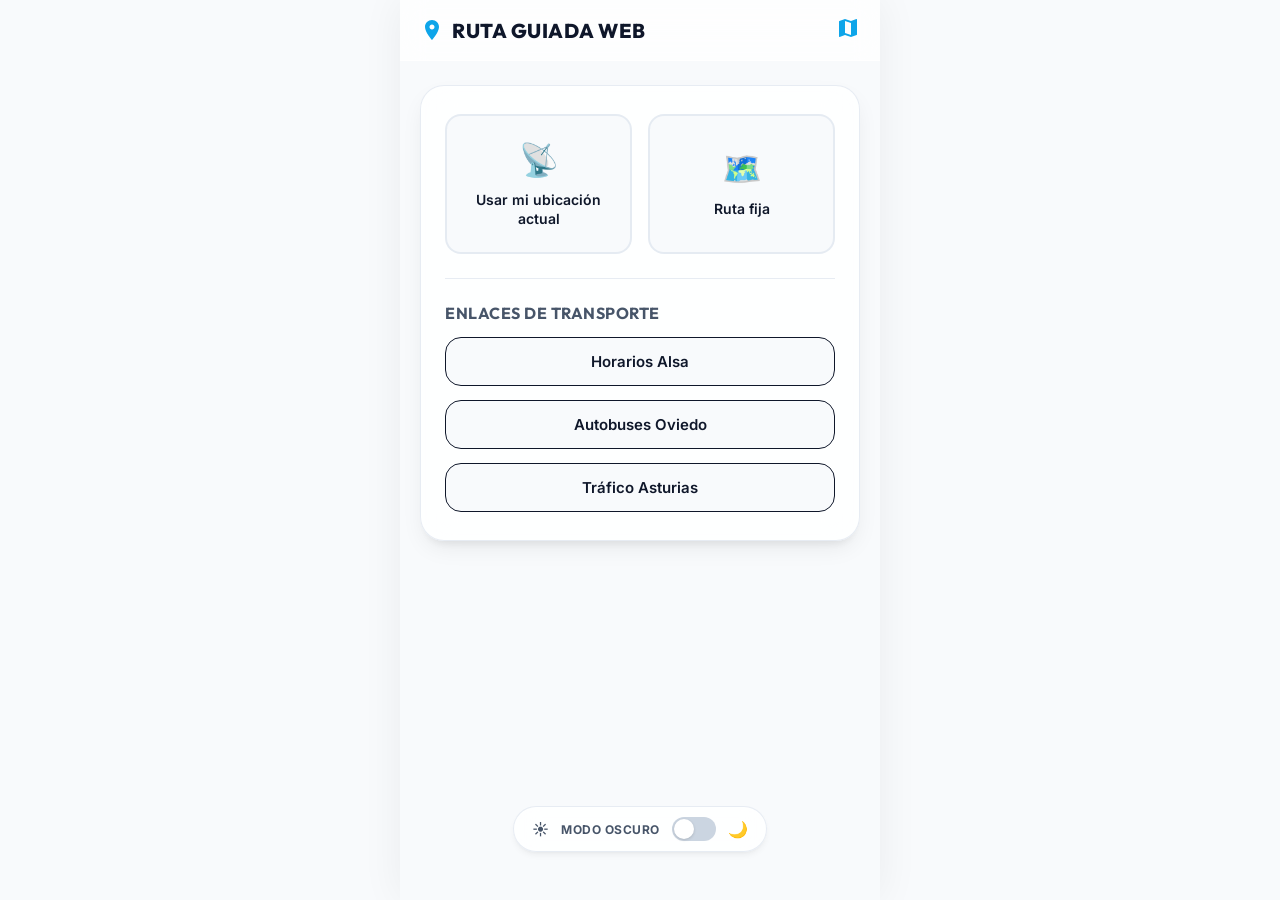
==== index.html @ 9c3cfed2 "first commit" ====
<!DOCTYPE html>
<html lang="es">
<head>
  <meta charset="UTF-8">
  <meta name="viewport" content="width=device-width, initial-scale=1.0">
  <title>Ruta Guided Web - Dashboard</title>
  <!-- Global Stylesheet -->
  <link rel="stylesheet" href="css/styles.css">
</head>
<body>

  <!-- Blurred street background for premium feel -->
  <div class="bg-blur-overlay"></div>

  <div class="app-container">
    <!-- Header -->
    <header class="app-header">
      <h1 class="app-title" id="appHeaderTitle">
        <svg class="header-icon" viewBox="0 0 24 24" xmlns="http://www.w3.org/2000/svg">
          <path d="M12 2C8.13 2 5 5.13 5 9c0 5.25 7 13 7 13s7-7.75 7-13c0-3.87-3.13-7-7-7zm0 9.5c-1.38 0-2.5-1.12-2.5-2.5s1.12-2.5 2.5-2.5 2.5 1.12 2.5 2.5-1.12 2.5-2.5 2.5z"/>
        </svg>
        Ruta Guiada Web
      </h1>
      <!-- Map icon representing view route directly -->
      <a href="mapa.html?route=fixed" style="text-decoration: none;" id="btnHeaderMap" title="Ver mapa">
        <svg class="header-icon" viewBox="0 0 24 24" xmlns="http://www.w3.org/2000/svg">
          <path d="M20.5 3l-.16.03L15 5.1 9 3 3.36 4.9c-.21.07-.36.25-.36.48V20.5c0 .28.22.5.5.5l.16-.03L9 18.9l6 2.1 5.64-1.9c.21-.07.36-.25.36-.48V3.5c0-.28-.22-.5-.5-.5zM15 19l-6-2.11V5l6 2.11V19z"/>
        </svg>
      </a>
    </header>

    <!-- Main Content -->
    <main class="dashboard-content">
      <div class="card-main">
        <!-- Main Actions grid -->
        <div class="route-grid">
          <!-- Button 1: GPS -->
          <div class="btn-card" id="btnUseGPS" role="button" tabindex="0">
            <span class="btn-card-icon">📡</span>
            <span class="btn-card-text">Usar mi ubicación actual</span>
          </div>

          <!-- Button 2: Fixed Route -->
          <a href="mapa.html?route=fixed" class="btn-card" id="btnFixedRoute">
            <span class="btn-card-icon">🗺️</span>
            <span class="btn-card-text">Ruta fija</span>
          </a>
        </div>

        <div class="divider"></div>

        <!-- Utility Links -->
        <section class="links-section">
          <h2 class="links-title">Enlaces de transporte</h2>
          <a href="#" target="_blank" class="btn-link-action" id="linkAlsa">Horarios Alsa</a>
          <a href="#" target="_blank" class="btn-link-action" id="linkTua">Autobuses Oviedo</a>
          <a href="#" target="_blank" class="btn-link-action" id="linkTrafico">Tráfico Asturias</a>
        </section>
      </div>

      <!-- Theme Switcher (Preserved at bottom right/center) -->
      <div class="theme-toggle-container">
        <div class="theme-switch-label" id="themeToggler" role="button" tabindex="0">
          <span class="theme-icon">☀️</span>
          <span>Modo Oscuro</span>
          <div class="switch-inner">
            <div class="switch-circle"></div>
          </div>
          <span class="theme-icon">🌙</span>
        </div>
      </div>
    </main>

    <!-- Elegant GPS Error Modal -->
    <div class="elegant-modal-overlay" id="gpsErrorModal">
      <div class="elegant-modal">
        <div class="modal-icon">⚠️</div>
        <h3 class="modal-title">GPS no disponible</h3>
        <p class="modal-desc">
          No hemos podido acceder a tu ubicación actual. Para continuar, por favor activa los permisos de ubicación o utiliza la <strong>Ruta fija</strong> preestablecida.
        </p>
        <button class="modal-btn-close" id="btnCloseModal">Entendido</button>
      </div>
    </div>
  </div>

  <!-- Javascript Scripts -->
  <script src="js/config.js"></script>
  <script src="js/main.js"></script>
</body>
</html>
---- css/styles.css ----
/* Import premium Google Fonts */
@import url('https://fonts.googleapis.com/css2?family=Inter:wght@300;400;500;600;700&family=Outfit:wght@400;500;600;700;800&display=swap');

/* Color Variables and Theme tokens */
:root {
  --bg-primary: #f8fafc;
  --bg-secondary: #f1f5f9;
  --card-bg: rgba(255, 255, 255, 0.85);
  --text-primary: #0f172a;
  --text-secondary: #475569;
  --accent-color: #0ea5e9;
  --accent-hover: #0284c7;
  --accent-soft: rgba(14, 165, 233, 0.12);
  --border-color: rgba(226, 232, 240, 0.8);
  --shadow-sm: 0 4px 6px -1px rgba(0, 0, 0, 0.05), 0 2px 4px -2px rgba(0, 0, 0, 0.05);
  --shadow-md: 0 10px 25px -5px rgba(0, 0, 0, 0.08), 0 8px 10px -6px rgba(0, 0, 0, 0.08);
  --glass-bg: rgba(255, 255, 255, 0.75);
  --glass-border: rgba(255, 255, 255, 0.6);
  --font-title: 'Outfit', -apple-system, BlinkMacSystemFont, "Segoe UI", Roboto, sans-serif;
  --font-body: 'Inter', -apple-system, BlinkMacSystemFont, "Segoe UI", Roboto, sans-serif;
  --radius-sm: 8px;
  --radius-md: 16px;
  --radius-lg: 24px;
}

body.dark-mode {
  --bg-primary: #090d16;
  --bg-secondary: #0f172a;
  --card-bg: rgba(15, 23, 42, 0.8);
  --text-primary: #f8fafc;
  --text-secondary: #94a3b8;
  --accent-color: #38bdf8;
  --accent-hover: #7dd3fc;
  --accent-soft: rgba(56, 189, 248, 0.15);
  --border-color: rgba(30, 41, 59, 0.8);
  --shadow-sm: 0 4px 6px -1px rgba(0, 0, 0, 0.2), 0 2px 4px -2px rgba(0, 0, 0, 0.2);
  --shadow-md: 0 12px 30px -5px rgba(0, 0, 0, 0.4), 0 8px 10px -6px rgba(0, 0, 0, 0.3);
  --glass-bg: rgba(15, 23, 42, 0.7);
  --glass-border: rgba(255, 255, 255, 0.08);
}

/* Global Reset */
* {
  box-sizing: border-box;
  margin: 0;
  padding: 0;
  -webkit-tap-highlight-color: transparent;
}

body {
  font-family: var(--font-body);
  background-color: var(--bg-primary);
  color: var(--text-primary);
  min-height: 100vh;
  transition: background-color 0.4s ease, color 0.4s ease;
  overflow-x: hidden;
}

/* Simulate mobile view on larger screens */
.app-container {
  max-width: 480px;
  min-height: 100vh;
  margin: 0 auto;
  position: relative;
  background-color: var(--bg-primary);
  box-shadow: 0 0 40px rgba(0, 0, 0, 0.06);
  display: flex;
  flex-direction: column;
  transition: background-color 0.4s ease, box-shadow 0.4s ease;
}

body.dark-mode .app-container {
  box-shadow: 0 0 50px rgba(0, 0, 0, 0.3);
}

/* Add blurred background overlay to simulate Screenshot 1 */
.bg-blur-overlay {
  position: absolute;
  top: 0;
  left: 0;
  right: 0;
  bottom: 0;
  background-image: url('https://images.unsplash.com/photo-1542838132-92c53300491e?q=80&w=774&auto=format&fit=crop');
  background-size: cover;
  background-position: center;
  filter: blur(8px) brightness(0.9);
  opacity: 0.2;
  z-index: 0;
  pointer-events: none;
  transition: filter 0.4s ease, opacity 0.4s ease;
}

body.dark-mode .bg-blur-overlay {
  opacity: 0.1;
  filter: blur(12px) brightness(0.4);
}

/* Header */
.app-header {
  position: sticky;
  top: 0;
  z-index: 100;
  display: flex;
  justify-content: space-between;
  align-items: center;
  padding: 16px 20px;
  background-color: var(--glass-bg);
  backdrop-filter: blur(12px);
  -webkit-backdrop-filter: blur(12px);
  border-bottom: 1px solid var(--glass-border);
  transition: background-color 0.4s ease, border-bottom 0.4s ease;
}

.app-title {
  font-family: var(--font-title);
  font-size: 20px;
  font-weight: 800;
  letter-spacing: 0.5px;
  text-transform: uppercase;
  color: var(--text-primary);
  display: flex;
  align-items: center;
  gap: 8px;
}

.header-icon {
  width: 24px;
  height: 24px;
  fill: var(--accent-color);
}

/* Dashboard Content */
.dashboard-content {
  flex: 1;
  display: flex;
  flex-direction: column;
  justify-content: center;
  padding: 24px 20px;
  z-index: 1;
}

/* Glassmorphism Card Wrapper */
.card-main {
  background-color: var(--card-bg);
  backdrop-filter: blur(16px);
  -webkit-backdrop-filter: blur(16px);
  border: 1px solid var(--border-color);
  border-radius: var(--radius-lg);
  padding: 28px 24px;
  box-shadow: var(--shadow-md);
  margin-bottom: 40px;
  display: flex;
  flex-direction: column;
  gap: 24px;
  transition: background-color 0.4s ease, border-color 0.4s ease;
}

/* Route Buttons grid */
.route-grid {
  display: grid;
  grid-template-columns: 1fr 1fr;
  gap: 16px;
}

.btn-card {
  display: flex;
  flex-direction: column;
  align-items: center;
  justify-content: center;
  text-align: center;
  padding: 24px 16px;
  background-color: var(--bg-primary);
  border: 2px solid var(--border-color);
  border-radius: var(--radius-md);
  cursor: pointer;
  min-height: 140px;
  transition: all 0.3s cubic-bezier(0.4, 0, 0.2, 1);
  text-decoration: none;
}

.btn-card:hover, .btn-card:active {
  border-color: var(--accent-color);
  background-color: var(--accent-soft);
  transform: translateY(-2px);
  box-shadow: var(--shadow-sm);
}

.btn-card-icon {
  font-size: 32px;
  margin-bottom: 12px;
  color: var(--accent-color);
  transition: transform 0.3s ease;
}

.btn-card:hover .btn-card-icon {
  transform: scale(1.15);
}

.btn-card-text {
  font-size: 14px;
  font-weight: 600;
  color: var(--text-primary);
  line-height: 1.3;
}

/* Divider */
.divider {
  height: 1px;
  background-color: var(--border-color);
  width: 100%;
}

/* Link Section */
.links-section {
  display: flex;
  flex-direction: column;
  gap: 14px;
}

.links-title {
  font-family: var(--font-title);
  font-size: 16px;
  font-weight: 700;
  color: var(--text-secondary);
  text-transform: uppercase;
  letter-spacing: 0.5px;
}

.btn-link-action {
  display: flex;
  align-items: center;
  justify-content: center;
  padding: 14px 20px;
  background-color: var(--bg-primary);
  border: 1.5px solid var(--text-primary);
  color: var(--text-primary);
  font-size: 15px;
  font-weight: 600;
  border-radius: var(--radius-md);
  cursor: pointer;
  text-decoration: none;
  min-height: 48px;
  transition: all 0.25s ease;
}

.btn-link-action:hover, .btn-link-action:active {
  background-color: var(--text-primary);
  color: var(--bg-primary);
}

/* Theme Toggle Control */
.theme-toggle-container {
  display: flex;
  justify-content: center;
  align-items: center;
  margin-top: auto;
  padding-bottom: 24px;
  z-index: 1;
}

.theme-switch-label {
  display: flex;
  align-items: center;
  gap: 12px;
  background-color: var(--card-bg);
  backdrop-filter: blur(12px);
  -webkit-backdrop-filter: blur(12px);
  padding: 10px 18px;
  border-radius: 9999px;
  border: 1px solid var(--border-color);
  box-shadow: var(--shadow-sm);
  cursor: pointer;
  user-select: none;
  font-size: 12px;
  font-weight: 700;
  text-transform: uppercase;
  letter-spacing: 0.5px;
  color: var(--text-secondary);
  transition: background-color 0.4s ease, border-color 0.4s ease;
}

.switch-inner {
  position: relative;
  width: 44px;
  height: 24px;
  background-color: #cbd5e1;
  border-radius: 9999px;
  transition: background-color 0.3s ease;
}

body.dark-mode .switch-inner {
  background-color: var(--accent-color);
}

.switch-circle {
  position: absolute;
  top: 2px;
  left: 2px;
  width: 20px;
  height: 20px;
  background-color: #ffffff;
  border-radius: 50%;
  box-shadow: 0 1px 3px rgba(0, 0, 0, 0.15);
  transition: transform 0.3s cubic-bezier(0.4, 0, 0.2, 1);
}

body.dark-mode .switch-circle {
  transform: translateX(20px);
}

.theme-icon {
  font-size: 16px;
  display: flex;
  align-items: center;
}

/* Map Screen Styles */
.map-view-container {
  flex: 1;
  display: flex;
  flex-direction: column;
  height: 100vh;
  overflow: hidden;
  z-index: 1;
}

#map {
  flex: 1;
  width: 100%;
  height: 100%;
  z-index: 10;
}

/* Floating HUD Card representing control checkpoint */
.checkpoint-popup-hud {
  position: absolute;
  bottom: 90px;
  left: 16px;
  right: 16px;
  z-index: 50;
  background-color: var(--card-bg);
  backdrop-filter: blur(16px);
  -webkit-backdrop-filter: blur(16px);
  border: 2px solid var(--accent-color);
  border-radius: var(--radius-md);
  padding: 16px;
  box-shadow: var(--shadow-md);
  display: none; /* Controlled via JS */
  flex-direction: column;
  gap: 12px;
  animation: slideUp 0.35s cubic-bezier(0.16, 1, 0.3, 1);
  transition: background-color 0.4s ease, border-color 0.4s ease;
}

@keyframes slideUp {
  from {
    transform: translateY(20px);
    opacity: 0;
  }
  to {
    transform: translateY(0);
    opacity: 1;
  }
}

.hud-img-container {
  width: 100%;
  height: 140px;
  border-radius: var(--radius-sm);
  overflow: hidden;
  position: relative;
  background-color: var(--bg-secondary);
}

.hud-image {
  width: 100%;
  height: 100%;
  object-fit: cover;
  transition: transform 0.5s ease;
}

.hud-img-container:hover .hud-image {
  transform: scale(1.05);
}

.hud-text-container {
  display: flex;
  flex-direction: column;
  gap: 4px;
}

.hud-title {
  font-family: var(--font-title);
  font-size: 15px;
  font-weight: 700;
  color: var(--text-primary);
}

.hud-desc {
  font-size: 13px;
  color: var(--text-secondary);
  line-height: 1.4;
}

/* Map Action Buttons */
.map-actions {
  position: absolute;
  bottom: 24px;
  left: 16px;
  right: 16px;
  display: flex;
  justify-content: space-between;
  align-items: center;
  z-index: 50;
  pointer-events: none;
}

.map-btn {
  display: flex;
  align-items: center;
  justify-content: center;
  gap: 8px;
  padding: 12px 20px;
  border-radius: 9999px;
  font-size: 14px;
  font-weight: 700;
  cursor: pointer;
  box-shadow: var(--shadow-md);
  border: 1px solid var(--border-color);
  pointer-events: auto;
  transition: all 0.25s ease;
  min-height: 44px;
}

.map-btn-back {
  background-color: var(--text-primary);
  color: var(--bg-primary);
}

.map-btn-back:hover {
  transform: translateX(-2px);
}

.map-btn-gps {
  background-color: #ffffff;
  color: #0f172a;
}

body.dark-mode .map-btn-gps {
  background-color: #0f172a;
  color: #ffffff;
  border-color: #334155;
}

.map-btn-gps:hover {
  transform: translateY(-2px);
}

/* Custom leaflet marker styling */
.leaflet-popup-content-wrapper {
  background-color: var(--card-bg) !important;
  backdrop-filter: blur(12px) !important;
  -webkit-backdrop-filter: blur(12px) !important;
  color: var(--text-primary) !important;
  border-radius: var(--radius-md) !important;
  border: 1px solid var(--border-color) !important;
  box-shadow: var(--shadow-md) !important;
}

.leaflet-popup-tip {
  background-color: var(--card-bg) !important;
  border: 1px solid var(--border-color) !important;
}

.leaflet-popup-content {
  font-family: var(--font-body) !important;
  margin: 12px 16px !important;
  line-height: 1.4 !important;
}

.leaflet-popup-content h4 {
  font-family: var(--font-title);
  font-weight: 700;
  font-size: 14px;
  margin-bottom: 6px;
}

.leaflet-popup-content p {
  font-size: 12px;
  color: var(--text-secondary);
}

/* Beautiful Custom Leaflet Marker Icons */
.custom-div-icon {
  background: none;
  border: none;
  display: flex;
  align-items: center;
  justify-content: center;
}

.marker-pin-wrapper {
  position: relative;
  width: 32px;
  height: 32px;
  border-radius: 50% 50% 50% 0;
  background: var(--accent-color);
  transform: rotate(-45deg);
  display: flex;
  align-items: center;
  justify-content: center;
  box-shadow: 0 4px 10px rgba(0,0,0,0.25);
  border: 2px solid #ffffff;
  transition: transform 0.25s ease;
}

.custom-div-icon:hover .marker-pin-wrapper {
  transform: rotate(-45deg) scale(1.15);
}

.marker-inner-content {
  transform: rotate(45deg);
  font-size: 12px;
  font-weight: 800;
  color: #ffffff;
  text-align: center;
}

/* Special styling for Checkpoint Marker */
.custom-div-icon.checkpoint-icon .marker-pin-wrapper {
  background: #06b6d4;
  animation: pulseCheckpoint 2s infinite;
}

@keyframes pulseCheckpoint {
  0% {
    box-shadow: 0 0 0 0 rgba(6, 182, 212, 0.6);
  }
  70% {
    box-shadow: 0 0 0 10px rgba(6, 182, 212, 0);
  }
  100% {
    box-shadow: 0 0 0 0 rgba(6, 182, 212, 0);
  }
}

/* Custom Geolocation Modal / Banner Styles */
.elegant-modal-overlay {
  position: absolute;
  top: 0;
  left: 0;
  right: 0;
  bottom: 0;
  background-color: rgba(0, 0, 0, 0.4);
  backdrop-filter: blur(4px);
  z-index: 200;
  display: none;
  justify-content: center;
  align-items: center;
  padding: 20px;
}

body.dark-mode .elegant-modal-overlay {
  background-color: rgba(0, 0, 0, 0.6);
}

.elegant-modal {
  background-color: var(--card-bg);
  backdrop-filter: blur(16px);
  border: 1px solid var(--border-color);
  border-radius: var(--radius-md);
  padding: 24px;
  width: 100%;
  max-width: 320px;
  box-shadow: var(--shadow-md);
  text-align: center;
  animation: modalScale 0.3s cubic-bezier(0.34, 1.56, 0.64, 1);
  display: flex;
  flex-direction: column;
  gap: 16px;
}

@keyframes modalScale {
  from {
    transform: scale(0.9);
    opacity: 0;
  }
  to {
    transform: scale(1);
    opacity: 1;
  }
}

.modal-icon {
  font-size: 40px;
  color: #ef4444;
}

.modal-title {
  font-family: var(--font-title);
  font-size: 18px;
  font-weight: 700;
}

.modal-desc {
  font-size: 13px;
  color: var(--text-secondary);
  line-height: 1.4;
}

.modal-btn-close {
  padding: 10px 16px;
  background-color: var(--accent-color);
  color: #ffffff;
  border: none;
  font-weight: 600;
  border-radius: var(--radius-sm);
  cursor: pointer;
  transition: background-color 0.2s ease;
}

.modal-btn-close:hover {
  background-color: var(--accent-hover);
}
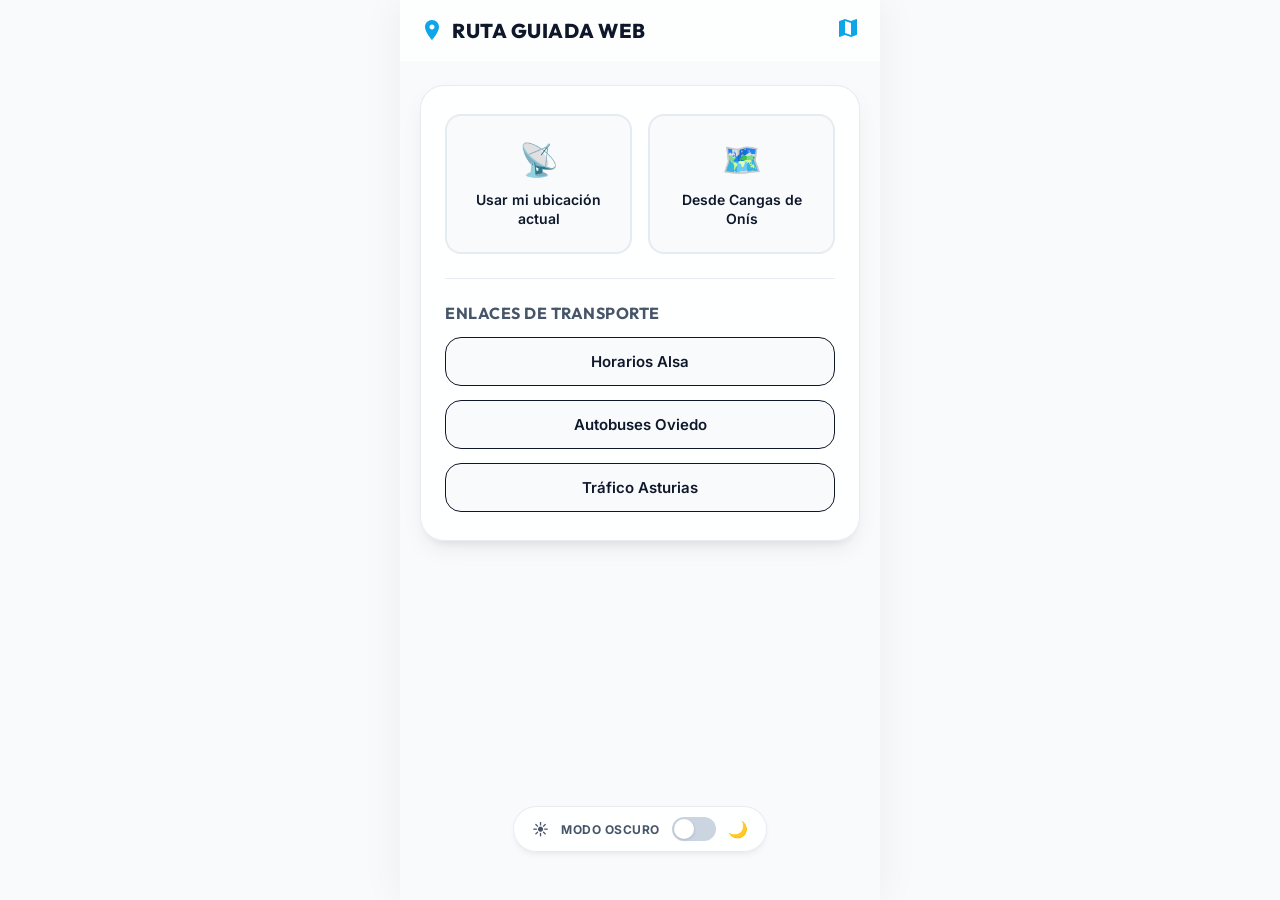
==== commit 5858c823: "a" ====
--- a/index.html
+++ b/index.html
@@ -35,15 +35,15 @@
         <!-- Main Actions grid -->
         <div class="route-grid">
           <!-- Button 1: GPS -->
-          <div class="btn-card" id="btnUseGPS" role="button" tabindex="0">
+          <a href="mapa.html?route=gps" class="btn-card" id="btnUseGPS">
             <span class="btn-card-icon">📡</span>
             <span class="btn-card-text">Usar mi ubicación actual</span>
-          </div>
+          </a>
 
-          <!-- Button 2: Fixed Route -->
+          <!-- Button 2: Desde Cangas de Onís -->
           <a href="mapa.html?route=fixed" class="btn-card" id="btnFixedRoute">
             <span class="btn-card-icon">🗺️</span>
-            <span class="btn-card-text">Ruta fija</span>
+            <span class="btn-card-text">Desde Cangas de Onís</span>
           </a>
         </div>
 
--- a/css/styles.css
+++ b/css/styles.css
@@ -622,3 +622,35 @@
 .modal-btn-close:hover {
   background-color: var(--accent-hover);
 }
+
+/* Centered Top Floating Google Maps Button */
+.map-btn-top-google {
+  position: absolute;
+  top: 86px;
+  left: 50%;
+  transform: translateX(-50%);
+  z-index: 100;
+  display: flex;
+  align-items: center;
+  gap: 8px;
+  padding: 10px 18px;
+  background-color: var(--card-bg);
+  backdrop-filter: blur(12px);
+  -webkit-backdrop-filter: blur(12px);
+  color: var(--text-primary);
+  border: 1.5px solid var(--accent-color);
+  border-radius: 9999px;
+  font-family: var(--font-body);
+  font-size: 13px;
+  font-weight: 700;
+  cursor: pointer;
+  box-shadow: var(--shadow-md);
+  transition: all 0.25s cubic-bezier(0.4, 0, 0.2, 1);
+}
+
+.map-btn-top-google:hover, .map-btn-top-google:active {
+  background-color: var(--accent-color);
+  color: #ffffff;
+  transform: translateX(-50%) translateY(-2px);
+  box-shadow: 0 8px 20px rgba(14, 165, 233, 0.4);
+}
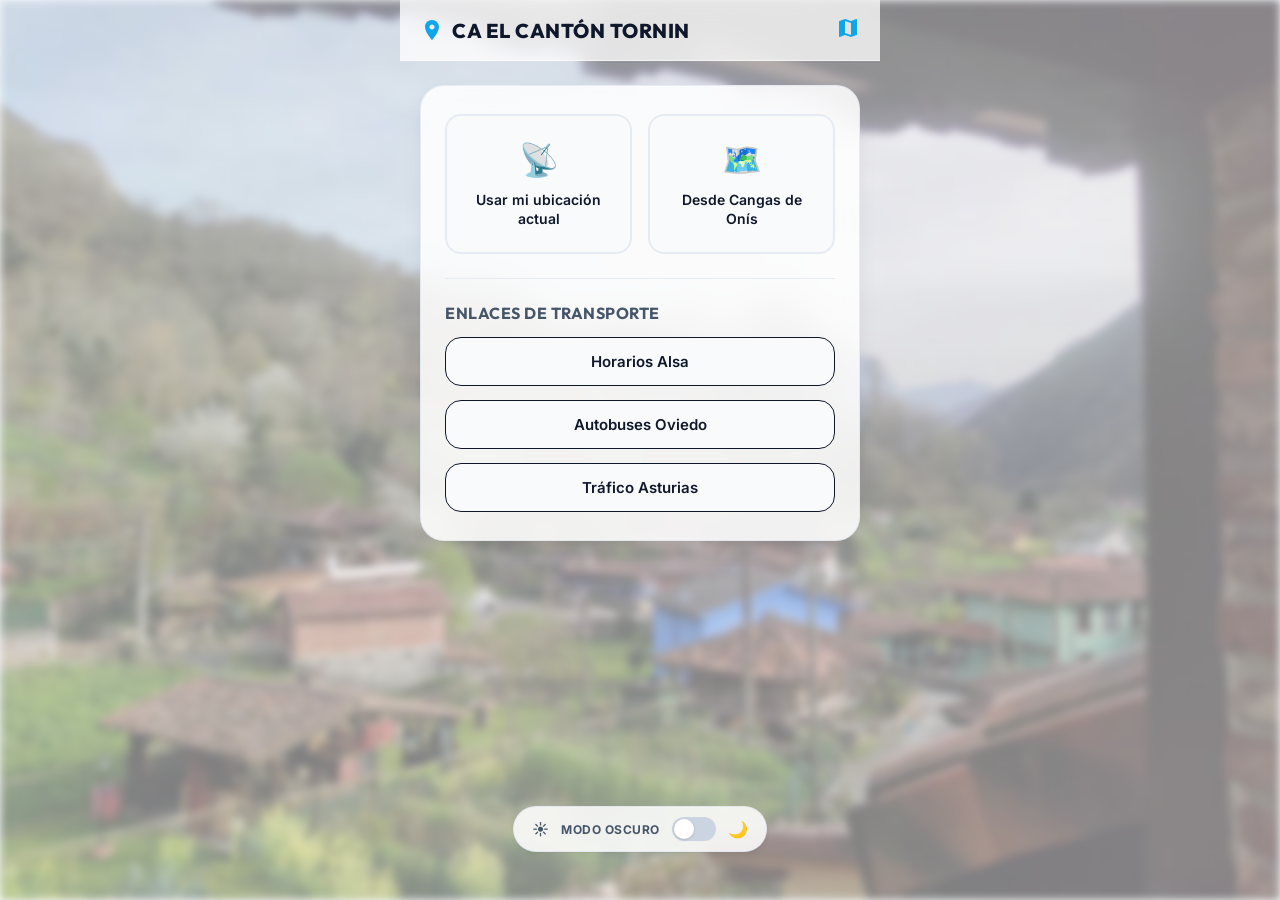
==== commit ab809216: "a" ====
--- a/index.html
+++ b/index.html
@@ -19,7 +19,7 @@
         <svg class="header-icon" viewBox="0 0 24 24" xmlns="http://www.w3.org/2000/svg">
           <path d="M12 2C8.13 2 5 5.13 5 9c0 5.25 7 13 7 13s7-7.75 7-13c0-3.87-3.13-7-7-7zm0 9.5c-1.38 0-2.5-1.12-2.5-2.5s1.12-2.5 2.5-2.5 2.5 1.12 2.5 2.5-1.12 2.5-2.5 2.5z"/>
         </svg>
-        Ruta Guiada Web
+        CA El Cantón Tornin
       </h1>
       <!-- Map icon representing view route directly -->
       <a href="mapa.html?route=fixed" style="text-decoration: none;" id="btnHeaderMap" title="Ver mapa">
--- a/css/styles.css
+++ b/css/styles.css
@@ -1,7 +1,7 @@
 /* Import premium Google Fonts */
 @import url('https://fonts.googleapis.com/css2?family=Inter:wght@300;400;500;600;700&family=Outfit:wght@400;500;600;700;800&display=swap');
 
-/* Color Variables and Theme tokens */
+/* Color Variables and Theme tokens - Sized using relative units */
 :root {
   --bg-primary: #f8fafc;
   --bg-secondary: #f1f5f9;
@@ -12,15 +12,20 @@
   --accent-hover: #0284c7;
   --accent-soft: rgba(14, 165, 233, 0.12);
   --border-color: rgba(226, 232, 240, 0.8);
-  --shadow-sm: 0 4px 6px -1px rgba(0, 0, 0, 0.05), 0 2px 4px -2px rgba(0, 0, 0, 0.05);
-  --shadow-md: 0 10px 25px -5px rgba(0, 0, 0, 0.08), 0 8px 10px -6px rgba(0, 0, 0, 0.08);
+  
+  /* Relative Shadows */
+  --shadow-sm: 0 0.25rem 0.375rem -0.0625rem rgba(0, 0, 0, 0.05), 0 0.125rem 0.25rem -0.125rem rgba(0, 0, 0, 0.05);
+  --shadow-md: 0 0.625rem 1.5625rem -0.3125rem rgba(0, 0, 0, 0.08), 0 0.5rem 0.625rem -0.375rem rgba(0, 0, 0, 0.08);
+  
   --glass-bg: rgba(255, 255, 255, 0.75);
   --glass-border: rgba(255, 255, 255, 0.6);
   --font-title: 'Outfit', -apple-system, BlinkMacSystemFont, "Segoe UI", Roboto, sans-serif;
   --font-body: 'Inter', -apple-system, BlinkMacSystemFont, "Segoe UI", Roboto, sans-serif;
-  --radius-sm: 8px;
-  --radius-md: 16px;
-  --radius-lg: 24px;
+  
+  /* Relative Border Radii */
+  --radius-sm: 0.5rem;
+  --radius-md: 1rem;
+  --radius-lg: 1.5rem;
 }
 
 body.dark-mode {
@@ -33,10 +38,22 @@
   --accent-hover: #7dd3fc;
   --accent-soft: rgba(56, 189, 248, 0.15);
   --border-color: rgba(30, 41, 59, 0.8);
-  --shadow-sm: 0 4px 6px -1px rgba(0, 0, 0, 0.2), 0 2px 4px -2px rgba(0, 0, 0, 0.2);
-  --shadow-md: 0 12px 30px -5px rgba(0, 0, 0, 0.4), 0 8px 10px -6px rgba(0, 0, 0, 0.3);
+  
+  /* Relative Shadows for Dark Mode */
+  --shadow-sm: 0 0.25rem 0.375rem -0.0625rem rgba(0, 0, 0, 0.2), 0 0.125rem 0.25rem -0.125rem rgba(0, 0, 0, 0.2);
+  --shadow-md: 0 0.75rem 1.875rem -0.3125rem rgba(0, 0, 0, 0.4), 0 0.5rem 0.625rem -0.375rem rgba(0, 0, 0, 0.3);
+  
   --glass-bg: rgba(15, 23, 42, 0.7);
   --glass-border: rgba(255, 255, 255, 0.08);
+}
+
+/* Base Sizing Set dynamically on HTML */
+html {
+  font-size: 16px;
+  /* Support scaling on very small viewports */
+  @media (max-width: 320px) {
+    font-size: 14px;
+  }
 }
 
 /* Global Reset */
@@ -52,50 +69,63 @@
   background-color: var(--bg-primary);
   color: var(--text-primary);
   min-height: 100vh;
+  min-height: 100dvh; /* Dynamic viewport height to prevent browser toolbar overlap */
   transition: background-color 0.4s ease, color 0.4s ease;
   overflow-x: hidden;
 }
 
-/* Simulate mobile view on larger screens */
+/* Simulate mobile view on larger screens, relative on actual mobile */
 .app-container {
-  max-width: 480px;
+  width: 100%;
+  max-width: 30rem; /* equivalent to 480px at base size */
   min-height: 100vh;
+  min-height: 100dvh;
   margin: 0 auto;
   position: relative;
-  background-color: var(--bg-primary);
-  box-shadow: 0 0 40px rgba(0, 0, 0, 0.06);
   display: flex;
   flex-direction: column;
   transition: background-color 0.4s ease, box-shadow 0.4s ease;
 }
 
 body.dark-mode .app-container {
-  box-shadow: 0 0 50px rgba(0, 0, 0, 0.3);
-}
-
-/* Add blurred background overlay to simulate Screenshot 1 */
+  box-shadow: 0 0 3.125rem rgba(0, 0, 0, 0.3);
+}
+
+/* Blurred street background overlay */
 .bg-blur-overlay {
   position: absolute;
   top: 0;
   left: 0;
   right: 0;
   bottom: 0;
-  background-image: url('https://images.unsplash.com/photo-1542838132-92c53300491e?q=80&w=774&auto=format&fit=crop');
   background-size: cover;
   background-position: center;
-  filter: blur(8px) brightness(0.9);
-  opacity: 0.2;
+  filter: blur(4px);
   z-index: 0;
   pointer-events: none;
   transition: filter 0.4s ease, opacity 0.4s ease;
 }
 
+.bg-blur-overlay::after {
+  content: '';
+  position: absolute;
+  top: 0;
+  left: 0;
+  right: 0;
+  bottom: 0;
+  background-color: rgba(248, 250, 252, 0.5);
+  transition: background-color 0.4s ease;
+}
+
 body.dark-mode .bg-blur-overlay {
-  opacity: 0.1;
-  filter: blur(12px) brightness(0.4);
-}
-
-/* Header */
+  filter: blur(4px) brightness(0.5);
+}
+
+body.dark-mode .bg-blur-overlay::after {
+  background-color: rgba(9, 13, 22, 0.6);
+}
+
+/* Sticky Header with relative paddings and font scale */
 .app-header {
   position: sticky;
   top: 0;
@@ -103,29 +133,29 @@
   display: flex;
   justify-content: space-between;
   align-items: center;
-  padding: 16px 20px;
+  padding: 1rem 1.25rem;
   background-color: var(--glass-bg);
-  backdrop-filter: blur(12px);
-  -webkit-backdrop-filter: blur(12px);
-  border-bottom: 1px solid var(--glass-border);
+  backdrop-filter: blur(0.75rem);
+  -webkit-backdrop-filter: blur(0.75rem);
+  border-bottom: 0.0625rem solid var(--glass-border);
   transition: background-color 0.4s ease, border-bottom 0.4s ease;
 }
 
 .app-title {
   font-family: var(--font-title);
-  font-size: 20px;
+  font-size: 1.25rem; /* ~20px */
   font-weight: 800;
-  letter-spacing: 0.5px;
+  letter-spacing: 0.03125rem;
   text-transform: uppercase;
   color: var(--text-primary);
   display: flex;
   align-items: center;
-  gap: 8px;
+  gap: 0.5rem;
 }
 
 .header-icon {
-  width: 24px;
-  height: 24px;
+  width: 1.5rem;
+  height: 1.5rem;
   fill: var(--accent-color);
 }
 
@@ -135,23 +165,23 @@
   display: flex;
   flex-direction: column;
   justify-content: center;
-  padding: 24px 20px;
+  padding: 1.5rem 1.25rem;
   z-index: 1;
 }
 
 /* Glassmorphism Card Wrapper */
 .card-main {
   background-color: var(--card-bg);
-  backdrop-filter: blur(16px);
-  -webkit-backdrop-filter: blur(16px);
-  border: 1px solid var(--border-color);
+  backdrop-filter: blur(1rem);
+  -webkit-backdrop-filter: blur(1rem);
+  border: 0.0625rem solid var(--border-color);
   border-radius: var(--radius-lg);
-  padding: 28px 24px;
+  padding: 1.75rem 1.5rem;
   box-shadow: var(--shadow-md);
-  margin-bottom: 40px;
-  display: flex;
-  flex-direction: column;
-  gap: 24px;
+  margin-bottom: 2.5rem;
+  display: flex;
+  flex-direction: column;
+  gap: 1.5rem;
   transition: background-color 0.4s ease, border-color 0.4s ease;
 }
 
@@ -159,7 +189,7 @@
 .route-grid {
   display: grid;
   grid-template-columns: 1fr 1fr;
-  gap: 16px;
+  gap: 1rem;
 }
 
 .btn-card {
@@ -168,12 +198,12 @@
   align-items: center;
   justify-content: center;
   text-align: center;
-  padding: 24px 16px;
+  padding: 1.5rem 1rem;
   background-color: var(--bg-primary);
-  border: 2px solid var(--border-color);
+  border: 0.125rem solid var(--border-color);
   border-radius: var(--radius-md);
   cursor: pointer;
-  min-height: 140px;
+  min-height: 8.75rem; /* ~140px */
   transition: all 0.3s cubic-bezier(0.4, 0, 0.2, 1);
   text-decoration: none;
 }
@@ -181,13 +211,13 @@
 .btn-card:hover, .btn-card:active {
   border-color: var(--accent-color);
   background-color: var(--accent-soft);
-  transform: translateY(-2px);
+  transform: translateY(-0.125rem);
   box-shadow: var(--shadow-sm);
 }
 
 .btn-card-icon {
-  font-size: 32px;
-  margin-bottom: 12px;
+  font-size: 2rem; /* 32px */
+  margin-bottom: 0.75rem;
   color: var(--accent-color);
   transition: transform 0.3s ease;
 }
@@ -197,7 +227,7 @@
 }
 
 .btn-card-text {
-  font-size: 14px;
+  font-size: 0.875rem; /* 14px */
   font-weight: 600;
   color: var(--text-primary);
   line-height: 1.3;
@@ -205,7 +235,7 @@
 
 /* Divider */
 .divider {
-  height: 1px;
+  height: 0.0625rem;
   background-color: var(--border-color);
   width: 100%;
 }
@@ -214,32 +244,32 @@
 .links-section {
   display: flex;
   flex-direction: column;
-  gap: 14px;
+  gap: 0.875rem;
 }
 
 .links-title {
   font-family: var(--font-title);
-  font-size: 16px;
+  font-size: 1rem;
   font-weight: 700;
   color: var(--text-secondary);
   text-transform: uppercase;
-  letter-spacing: 0.5px;
+  letter-spacing: 0.03125rem;
 }
 
 .btn-link-action {
   display: flex;
   align-items: center;
   justify-content: center;
-  padding: 14px 20px;
+  padding: 0.875rem 1.25rem;
   background-color: var(--bg-primary);
-  border: 1.5px solid var(--text-primary);
+  border: 0.09375rem solid var(--text-primary);
   color: var(--text-primary);
-  font-size: 15px;
+  font-size: 0.9375rem; /* 15px */
   font-weight: 600;
   border-radius: var(--radius-md);
   cursor: pointer;
   text-decoration: none;
-  min-height: 48px;
+  min-height: 3rem; /* meets accessible 48px standard */
   transition: all 0.25s ease;
 }
 
@@ -254,35 +284,35 @@
   justify-content: center;
   align-items: center;
   margin-top: auto;
-  padding-bottom: 24px;
+  padding-bottom: 1.5rem;
   z-index: 1;
 }
 
 .theme-switch-label {
   display: flex;
   align-items: center;
-  gap: 12px;
+  gap: 0.75rem;
   background-color: var(--card-bg);
-  backdrop-filter: blur(12px);
-  -webkit-backdrop-filter: blur(12px);
-  padding: 10px 18px;
+  backdrop-filter: blur(0.75rem);
+  -webkit-backdrop-filter: blur(0.75rem);
+  padding: 0.625rem 1.125rem;
   border-radius: 9999px;
-  border: 1px solid var(--border-color);
+  border: 0.0625rem solid var(--border-color);
   box-shadow: var(--shadow-sm);
   cursor: pointer;
   user-select: none;
-  font-size: 12px;
+  font-size: 0.75rem; /* 12px */
   font-weight: 700;
   text-transform: uppercase;
-  letter-spacing: 0.5px;
+  letter-spacing: 0.03125rem;
   color: var(--text-secondary);
   transition: background-color 0.4s ease, border-color 0.4s ease;
 }
 
 .switch-inner {
   position: relative;
-  width: 44px;
-  height: 24px;
+  width: 2.75rem;
+  height: 1.5rem;
   background-color: #cbd5e1;
   border-radius: 9999px;
   transition: background-color 0.3s ease;
@@ -294,22 +324,22 @@
 
 .switch-circle {
   position: absolute;
-  top: 2px;
-  left: 2px;
-  width: 20px;
-  height: 20px;
+  top: 0.125rem;
+  left: 0.125rem;
+  width: 1.25rem;
+  height: 1.25rem;
   background-color: #ffffff;
   border-radius: 50%;
-  box-shadow: 0 1px 3px rgba(0, 0, 0, 0.15);
+  box-shadow: 0 0.0625rem 0.1875rem rgba(0, 0, 0, 0.15);
   transition: transform 0.3s cubic-bezier(0.4, 0, 0.2, 1);
 }
 
 body.dark-mode .switch-circle {
-  transform: translateX(20px);
+  transform: translateX(1.25rem);
 }
 
 .theme-icon {
-  font-size: 16px;
+  font-size: 1rem;
   display: flex;
   align-items: center;
 }
@@ -320,8 +350,10 @@
   display: flex;
   flex-direction: column;
   height: 100vh;
+  height: 100dvh;
   overflow: hidden;
   z-index: 1;
+  position: relative;
 }
 
 #map {
@@ -334,27 +366,54 @@
 /* Floating HUD Card representing control checkpoint */
 .checkpoint-popup-hud {
   position: absolute;
-  bottom: 90px;
-  left: 16px;
-  right: 16px;
+  bottom: 5.625rem; /* ~90px */
+  left: 1rem;
+  right: 1rem;
   z-index: 50;
   background-color: var(--card-bg);
-  backdrop-filter: blur(16px);
-  -webkit-backdrop-filter: blur(16px);
-  border: 2px solid var(--accent-color);
+  backdrop-filter: blur(1rem);
+  -webkit-backdrop-filter: blur(1rem);
+  border: 0.125rem solid var(--accent-color);
   border-radius: var(--radius-md);
-  padding: 16px;
+  padding: 1rem;
   box-shadow: var(--shadow-md);
   display: none; /* Controlled via JS */
   flex-direction: column;
-  gap: 12px;
+  gap: 0.75rem;
   animation: slideUp 0.35s cubic-bezier(0.16, 1, 0.3, 1);
   transition: background-color 0.4s ease, border-color 0.4s ease;
-}
+  max-height: 50dvh;
+  overflow: hidden;
+}
+
+.hud-close-btn {
+  position: absolute;
+  top: 0.5rem;
+  right: 0.5rem;
+  background: rgba(15, 23, 42, 0.6);
+  border: none;
+  color: #ffffff;
+  font-size: 1.25rem;
+  width: 1.75rem;
+  height: 1.75rem;
+  border-radius: 50%;
+  cursor: pointer;
+  display: flex;
+  align-items: center;
+  justify-content: center;
+  z-index: 60;
+  transition: background-color 0.2s ease, transform 0.2s ease;
+}
+
+.hud-close-btn:hover {
+  background-color: rgba(15, 23, 42, 0.9);
+  transform: scale(1.1);
+}
+
 
 @keyframes slideUp {
   from {
-    transform: translateY(20px);
+    transform: translateY(1.25rem);
     opacity: 0;
   }
   to {
@@ -365,7 +424,7 @@
 
 .hud-img-container {
   width: 100%;
-  height: 140px;
+  height: 22dvh;
   border-radius: var(--radius-sm);
   overflow: hidden;
   position: relative;
@@ -386,18 +445,20 @@
 .hud-text-container {
   display: flex;
   flex-direction: column;
-  gap: 4px;
+  gap: 0.25rem;
+  overflow-y: auto;
+  flex: 1;
 }
 
 .hud-title {
   font-family: var(--font-title);
-  font-size: 15px;
+  font-size: 0.9375rem; /* 15px */
   font-weight: 700;
   color: var(--text-primary);
 }
 
 .hud-desc {
-  font-size: 13px;
+  font-size: 0.8125rem; /* 13px */
   color: var(--text-secondary);
   line-height: 1.4;
 }
@@ -405,9 +466,9 @@
 /* Map Action Buttons */
 .map-actions {
   position: absolute;
-  bottom: 24px;
-  left: 16px;
-  right: 16px;
+  bottom: 1.5rem;
+  left: 1rem;
+  right: 1rem;
   display: flex;
   justify-content: space-between;
   align-items: center;
@@ -419,17 +480,17 @@
   display: flex;
   align-items: center;
   justify-content: center;
-  gap: 8px;
-  padding: 12px 20px;
+  gap: 0.5rem;
+  padding: 0.75rem 1.25rem;
   border-radius: 9999px;
-  font-size: 14px;
+  font-size: 0.875rem; /* 14px */
   font-weight: 700;
   cursor: pointer;
   box-shadow: var(--shadow-md);
-  border: 1px solid var(--border-color);
+  border: 0.0625rem solid var(--border-color);
   pointer-events: auto;
   transition: all 0.25s ease;
-  min-height: 44px;
+  min-height: 2.75rem; /* 44px hit target */
 }
 
 .map-btn-back {
@@ -438,7 +499,7 @@
 }
 
 .map-btn-back:hover {
-  transform: translateX(-2px);
+  transform: translateX(-0.125rem);
 }
 
 .map-btn-gps {
@@ -453,44 +514,77 @@
 }
 
 .map-btn-gps:hover {
-  transform: translateY(-2px);
-}
-
-/* Custom leaflet marker styling */
+  transform: translateY(-0.125rem);
+}
+
+/* Centered Top Floating Google Maps Button */
+.map-btn-top-google {
+  position: absolute;
+  top: 0.5em; /* Anchored directly below the sticky header */
+  left: 50%;
+  transform: translateX(-50%);
+  z-index: 100;
+  display: flex;
+  align-items: center;
+  gap: 0.5rem;
+  padding: 0.625rem 1.125rem;
+  background-color: var(--card-bg);
+  backdrop-filter: blur(0.75rem);
+  -webkit-backdrop-filter: blur(0.75rem);
+  color: var(--text-primary);
+  border: 0.09375rem solid var(--accent-color);
+  border-radius: 9999px;
+  font-family: var(--font-body);
+  font-size: 0.8125rem; /* 13px */
+  font-weight: 700;
+  cursor: pointer;
+  box-shadow: var(--shadow-md);
+  transition: all 0.25s cubic-bezier(0.4, 0, 0.2, 1);
+  min-height: 2.5rem;
+}
+
+.map-btn-top-google:hover, .map-btn-top-google:active {
+  background-color: var(--accent-color);
+  color: #ffffff;
+  transform: translateX(-50%) translateY(-0.125rem);
+  box-shadow: 0 0.5rem 1.25rem rgba(14, 165, 233, 0.4);
+}
+
+/* Custom leaflet marker styling - Relative sizing */
 .leaflet-popup-content-wrapper {
   background-color: var(--card-bg) !important;
-  backdrop-filter: blur(12px) !important;
-  -webkit-backdrop-filter: blur(12px) !important;
+  backdrop-filter: blur(0.75rem) !important;
+  -webkit-backdrop-filter: blur(0.75rem) !important;
   color: var(--text-primary) !important;
   border-radius: var(--radius-md) !important;
-  border: 1px solid var(--border-color) !important;
+  border: 0.0625rem solid var(--border-color) !important;
   box-shadow: var(--shadow-md) !important;
 }
 
 .leaflet-popup-tip {
   background-color: var(--card-bg) !important;
-  border: 1px solid var(--border-color) !important;
+  border: 0.0625rem solid var(--border-color) !important;
 }
 
 .leaflet-popup-content {
   font-family: var(--font-body) !important;
-  margin: 12px 16px !important;
+  margin: 0.75rem 1rem !important;
   line-height: 1.4 !important;
 }
 
 .leaflet-popup-content h4 {
   font-family: var(--font-title);
   font-weight: 700;
-  font-size: 14px;
-  margin-bottom: 6px;
+  font-size: 0.875rem;
+  margin-bottom: 0.375rem;
 }
 
 .leaflet-popup-content p {
-  font-size: 12px;
+  font-size: 0.75rem;
   color: var(--text-secondary);
 }
 
-/* Beautiful Custom Leaflet Marker Icons */
+/* Beautiful Custom Leaflet Marker Icons - Sized in relative rem */
 .custom-div-icon {
   background: none;
   border: none;
@@ -501,16 +595,16 @@
 
 .marker-pin-wrapper {
   position: relative;
-  width: 32px;
-  height: 32px;
+  width: 2rem;
+  height: 2rem;
   border-radius: 50% 50% 50% 0;
   background: var(--accent-color);
   transform: rotate(-45deg);
   display: flex;
   align-items: center;
   justify-content: center;
-  box-shadow: 0 4px 10px rgba(0,0,0,0.25);
-  border: 2px solid #ffffff;
+  box-shadow: 0 0.25rem 0.625rem rgba(0,0,0,0.25);
+  border: 0.125rem solid #ffffff;
   transition: transform 0.25s ease;
 }
 
@@ -520,7 +614,7 @@
 
 .marker-inner-content {
   transform: rotate(45deg);
-  font-size: 12px;
+  font-size: 0.75rem;
   font-weight: 800;
   color: #ffffff;
   text-align: center;
@@ -537,7 +631,7 @@
     box-shadow: 0 0 0 0 rgba(6, 182, 212, 0.6);
   }
   70% {
-    box-shadow: 0 0 0 10px rgba(6, 182, 212, 0);
+    box-shadow: 0 0 0 0.625rem rgba(6, 182, 212, 0);
   }
   100% {
     box-shadow: 0 0 0 0 rgba(6, 182, 212, 0);
@@ -552,12 +646,12 @@
   right: 0;
   bottom: 0;
   background-color: rgba(0, 0, 0, 0.4);
-  backdrop-filter: blur(4px);
+  backdrop-filter: blur(0.25rem);
   z-index: 200;
   display: none;
   justify-content: center;
   align-items: center;
-  padding: 20px;
+  padding: 1.25rem;
 }
 
 body.dark-mode .elegant-modal-overlay {
@@ -566,18 +660,18 @@
 
 .elegant-modal {
   background-color: var(--card-bg);
-  backdrop-filter: blur(16px);
-  border: 1px solid var(--border-color);
+  backdrop-filter: blur(1rem);
+  border: 0.0625rem solid var(--border-color);
   border-radius: var(--radius-md);
-  padding: 24px;
+  padding: 1.5rem;
   width: 100%;
-  max-width: 320px;
+  max-width: 20rem; /* ~320px */
   box-shadow: var(--shadow-md);
   text-align: center;
   animation: modalScale 0.3s cubic-bezier(0.34, 1.56, 0.64, 1);
   display: flex;
   flex-direction: column;
-  gap: 16px;
+  gap: 1rem;
 }
 
 @keyframes modalScale {
@@ -592,24 +686,24 @@
 }
 
 .modal-icon {
-  font-size: 40px;
+  font-size: 2.5rem;
   color: #ef4444;
 }
 
 .modal-title {
   font-family: var(--font-title);
-  font-size: 18px;
+  font-size: 1.125rem; /* ~18px */
   font-weight: 700;
 }
 
 .modal-desc {
-  font-size: 13px;
+  font-size: 0.8125rem; /* ~13px */
   color: var(--text-secondary);
   line-height: 1.4;
 }
 
 .modal-btn-close {
-  padding: 10px 16px;
+  padding: 0.625rem 1rem;
   background-color: var(--accent-color);
   color: #ffffff;
   border: none;
@@ -617,40 +711,74 @@
   border-radius: var(--radius-sm);
   cursor: pointer;
   transition: background-color 0.2s ease;
+  min-height: 2.75rem; /* 44px standard target */
 }
 
 .modal-btn-close:hover {
   background-color: var(--accent-hover);
 }
 
-/* Centered Top Floating Google Maps Button */
-.map-btn-top-google {
-  position: absolute;
-  top: 86px;
-  left: 50%;
-  transform: translateX(-50%);
+/* Map Tip Banner */
+.map-tip-banner {
+  position: absolute;
+  top: 3.5rem;
+  left: 1rem;
+  right: 1rem;
   z-index: 100;
   display: flex;
   align-items: center;
-  gap: 8px;
-  padding: 10px 18px;
+  gap: 0.5rem;
+  padding: 0.625rem 0.875rem;
   background-color: var(--card-bg);
-  backdrop-filter: blur(12px);
-  -webkit-backdrop-filter: blur(12px);
+  backdrop-filter: blur(0.75rem);
+  -webkit-backdrop-filter: blur(0.75rem);
   color: var(--text-primary);
-  border: 1.5px solid var(--accent-color);
-  border-radius: 9999px;
-  font-family: var(--font-body);
-  font-size: 13px;
-  font-weight: 700;
+  border: 0.0625rem solid var(--border-color);
+  border-radius: var(--radius-sm);
+  box-shadow: var(--shadow-sm);
+  font-size: 0.75rem;
+  font-weight: 500;
+  line-height: 1.3;
+  pointer-events: auto;
+  animation: slideDown 0.35s cubic-bezier(0.16, 1, 0.3, 1);
+  transition: all 0.3s ease;
+}
+
+.map-tip-banner .tip-icon {
+  font-size: 1rem;
+  flex-shrink: 0;
+}
+
+.map-tip-banner .tip-text {
+  flex: 1;
+}
+
+.map-tip-banner .tip-close-btn {
+  background: none;
+  border: none;
+  color: var(--text-secondary);
+  font-size: 1.125rem;
   cursor: pointer;
-  box-shadow: var(--shadow-md);
-  transition: all 0.25s cubic-bezier(0.4, 0, 0.2, 1);
-}
-
-.map-btn-top-google:hover, .map-btn-top-google:active {
-  background-color: var(--accent-color);
-  color: #ffffff;
-  transform: translateX(-50%) translateY(-2px);
-  box-shadow: 0 8px 20px rgba(14, 165, 233, 0.4);
-}
+  padding: 0 0.25rem;
+  line-height: 1;
+  display: flex;
+  align-items: center;
+  justify-content: center;
+  transition: color 0.2s ease;
+}
+
+.map-tip-banner .tip-close-btn:hover {
+  color: var(--text-primary);
+}
+
+@keyframes slideDown {
+  from {
+    transform: translateY(-1rem);
+    opacity: 0;
+  }
+  to {
+    transform: translateY(0);
+    opacity: 1;
+  }
+}
+
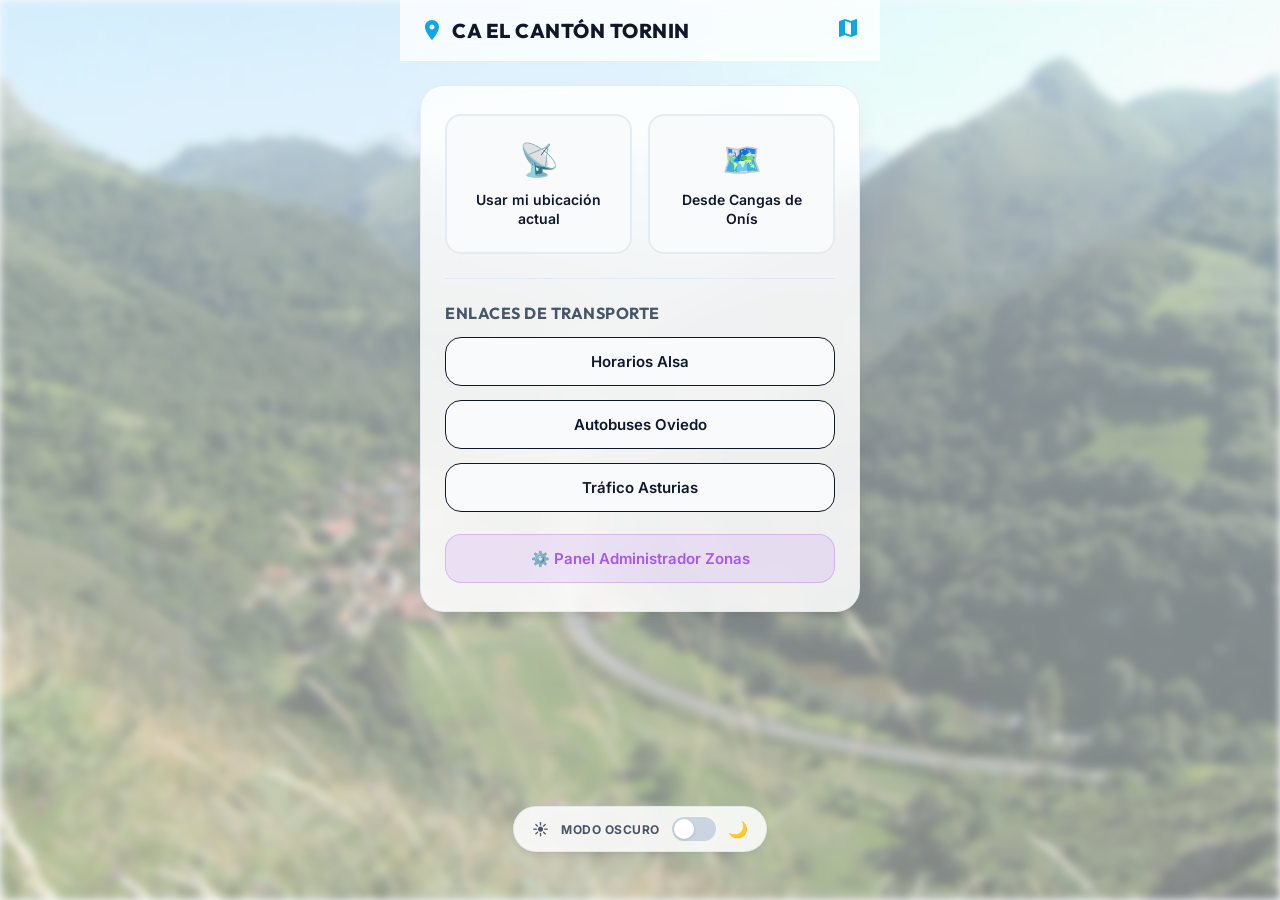
==== commit 63f0f945: "zonas poligonos" ====
--- a/index.html
+++ b/index.html
@@ -55,6 +55,7 @@
           <a href="#" target="_blank" class="btn-link-action" id="linkAlsa">Horarios Alsa</a>
           <a href="#" target="_blank" class="btn-link-action" id="linkTua">Autobuses Oviedo</a>
           <a href="#" target="_blank" class="btn-link-action" id="linkTrafico">Tráfico Asturias</a>
+          <a href="admin.html" class="btn-link-action btn-admin-link" style="margin-top: 0.5rem; background: rgba(168, 85, 247, 0.12); color: #a855f7; border-color: rgba(168, 85, 247, 0.3);">⚙️ Panel Administrador Zonas</a>
         </section>
       </div>
 
@@ -86,6 +87,7 @@
 
   <!-- Javascript Scripts -->
   <script src="js/config.js"></script>
+  <script src="js/admin-config.js"></script>
   <script src="js/main.js"></script>
 </body>
 </html>
--- a/css/styles.css
+++ b/css/styles.css
@@ -366,7 +366,7 @@
 /* Floating HUD Card representing control checkpoint */
 .checkpoint-popup-hud {
   position: absolute;
-  bottom: 5.625rem; /* ~90px */
+  bottom: 1.5rem;
   left: 1rem;
   right: 1rem;
   z-index: 50;
@@ -424,7 +424,7 @@
 
 .hud-img-container {
   width: 100%;
-  height: 22dvh;
+  height: 28dvh;
   border-radius: var(--radius-sm);
   overflow: hidden;
   position: relative;
@@ -517,13 +517,20 @@
   transform: translateY(-0.125rem);
 }
 
-/* Centered Top Floating Google Maps Button */
-.map-btn-top-google {
+/* Stacked Floating Top Controls on the right */
+.map-top-controls {
   position: absolute;
-  top: 0.5em; /* Anchored directly below the sticky header */
-  left: 50%;
-  transform: translateX(-50%);
+  top: 0.75rem;
+  right: 0.75rem;
   z-index: 100;
+  display: flex;
+  flex-direction: column;
+  gap: 0.5rem;
+  pointer-events: none;
+}
+
+.map-btn-top {
+  pointer-events: auto;
   display: flex;
   align-items: center;
   gap: 0.5rem;
@@ -532,7 +539,7 @@
   backdrop-filter: blur(0.75rem);
   -webkit-backdrop-filter: blur(0.75rem);
   color: var(--text-primary);
-  border: 0.09375rem solid var(--accent-color);
+  border: 0.09375rem solid var(--border-color);
   border-radius: 9999px;
   font-family: var(--font-body);
   font-size: 0.8125rem; /* 13px */
@@ -541,13 +548,55 @@
   box-shadow: var(--shadow-md);
   transition: all 0.25s cubic-bezier(0.4, 0, 0.2, 1);
   min-height: 2.5rem;
-}
-
-.map-btn-top-google:hover, .map-btn-top-google:active {
+  width: max-content;
+  align-self: flex-end;
+}
+
+#btnOpenGoogleMaps {
+  border-color: var(--accent-color);
+}
+
+body.dark-mode .map-btn-top {
+  border-color: #334155;
+}
+
+body.dark-mode #btnOpenGoogleMaps {
+  border-color: var(--accent-color);
+}
+
+.map-btn-top:hover, .map-btn-top:active {
   background-color: var(--accent-color);
   color: #ffffff;
-  transform: translateX(-50%) translateY(-0.125rem);
-  box-shadow: 0 0.5rem 1.25rem rgba(14, 165, 233, 0.4);
+  border-color: var(--accent-color);
+  transform: translateY(-0.125rem);
+}
+
+.map-btn-top:hover .maps-icon {
+  fill: #ffffff;
+}
+
+.map-btn-top:hover .gps-icon {
+  stroke: #ffffff;
+}
+
+/* Icons styling inside top buttons */
+.btn-icon {
+  width: 1.125rem;
+  height: 1.125rem;
+  flex-shrink: 0;
+  transition: fill 0.2s ease, stroke 0.2s ease;
+}
+
+.maps-icon {
+  fill: var(--accent-color);
+}
+
+.gps-icon {
+  stroke: var(--text-primary);
+}
+
+body.dark-mode .gps-icon {
+  stroke: var(--text-primary);
 }
 
 /* Custom leaflet marker styling - Relative sizing */
@@ -782,3 +831,11 @@
   }
 }
 
+.btn-admin-link {
+  transition: all 0.3s ease;
+}
+.btn-admin-link:hover {
+  transform: translateY(-2px);
+  box-shadow: 0 4px 12px rgba(168, 85, 247, 0.25);
+}
+
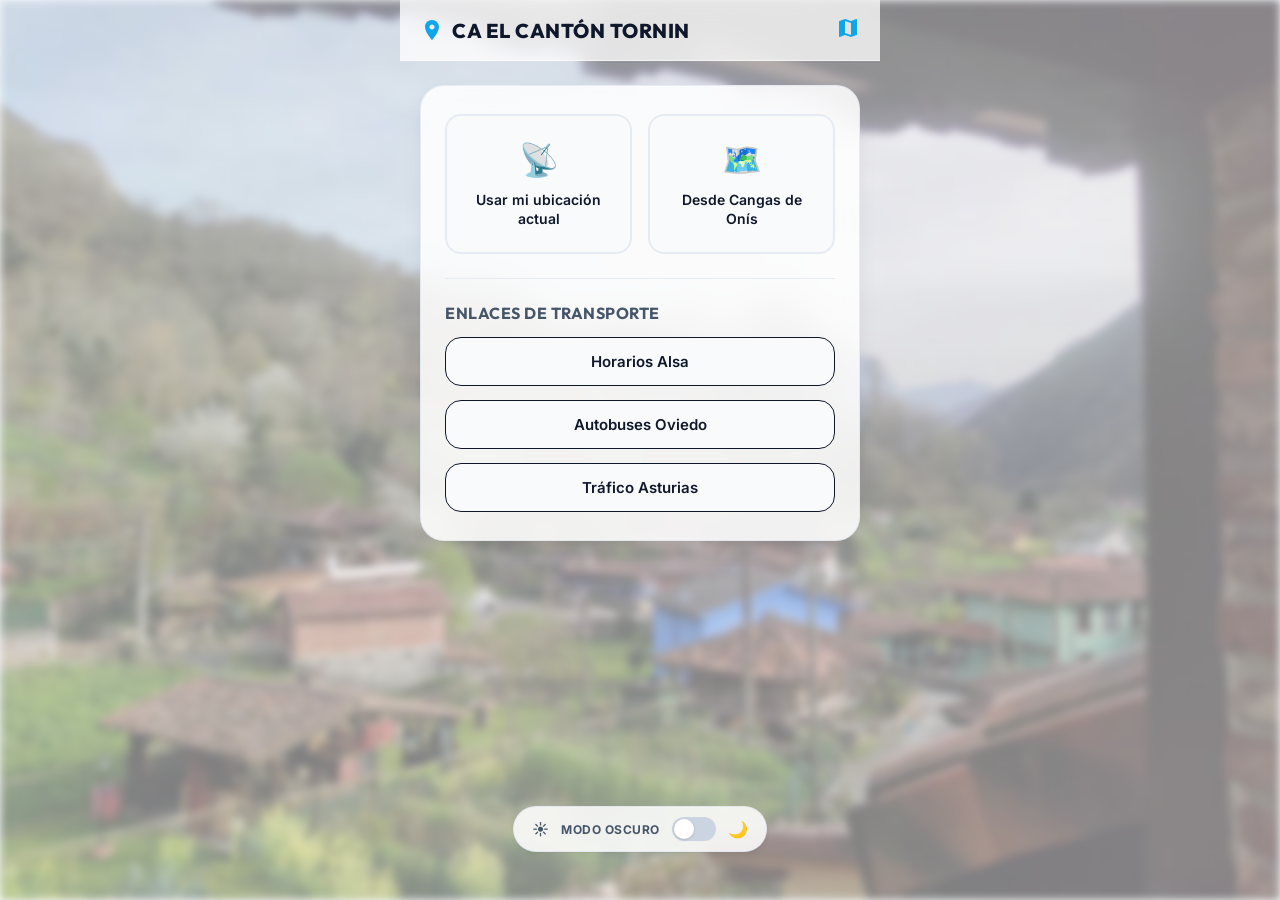
==== commit a6a80bb6: "a" ====
--- a/index.html
+++ b/index.html
@@ -55,7 +55,6 @@
           <a href="#" target="_blank" class="btn-link-action" id="linkAlsa">Horarios Alsa</a>
           <a href="#" target="_blank" class="btn-link-action" id="linkTua">Autobuses Oviedo</a>
           <a href="#" target="_blank" class="btn-link-action" id="linkTrafico">Tráfico Asturias</a>
-          <a href="admin.html" class="btn-link-action btn-admin-link" style="margin-top: 0.5rem; background: rgba(168, 85, 247, 0.12); color: #a855f7; border-color: rgba(168, 85, 247, 0.3);">⚙️ Panel Administrador Zonas</a>
         </section>
       </div>
 
--- a/css/styles.css
+++ b/css/styles.css
@@ -50,6 +50,8 @@
 /* Base Sizing Set dynamically on HTML */
 html {
   font-size: 16px;
+  overscroll-behavior: none;
+  overscroll-behavior-y: none;
   /* Support scaling on very small viewports */
   @media (max-width: 320px) {
     font-size: 14px;
@@ -72,6 +74,8 @@
   min-height: 100dvh; /* Dynamic viewport height to prevent browser toolbar overlap */
   transition: background-color 0.4s ease, color 0.4s ease;
   overflow-x: hidden;
+  overscroll-behavior: none;
+  overscroll-behavior-y: none;
 }
 
 /* Simulate mobile view on larger screens, relative on actual mobile */
@@ -357,283 +361,582 @@
 }
 
 #map {
-  flex: 1;
+  position: absolute;
+  top: 0;
+  left: 0;
+  right: 0;
+  bottom: 0;
   width: 100%;
   height: 100%;
   z-index: 10;
 }
 
-/* Floating HUD Card representing control checkpoint */
-.checkpoint-popup-hud {
-  position: absolute;
-  bottom: 1.5rem;
-  left: 1rem;
-  right: 1rem;
-  z-index: 50;
+/* Top Stepper Component - Flush to top edge */
+.top-stepper-container {
+  position: absolute;
+  top: 0;
+  left: 0;
+  right: 0;
+  width: 100%;
+  max-width: 100%;
+  z-index: 1000;
   background-color: var(--card-bg);
   backdrop-filter: blur(1rem);
   -webkit-backdrop-filter: blur(1rem);
-  border: 0.125rem solid var(--accent-color);
-  border-radius: var(--radius-md);
-  padding: 1rem;
+  border-bottom: 0.0625rem solid var(--border-color);
+  border-radius: 0 0 var(--radius-md) var(--radius-md);
+  box-shadow: var(--shadow-sm);
+  overflow: hidden;
+  transition: all 0.35s cubic-bezier(0.16, 1, 0.3, 1);
+  will-change: transform;
+}
+
+.stepper-header {
+  border-bottom: none;
+  background: transparent;
+  padding: 1rem 1.25rem 0.5rem 1.25rem;
+}
+
+/* Horizontal Track */
+.stepper-track-wrapper {
+  padding: 0.375rem 0.75rem 1.25rem 0.75rem;
+  overflow-x: auto;
+  -webkit-overflow-scrolling: touch;
+  touch-action: pan-x pan-y;
+  scrollbar-width: none;
+  user-select: none;
+}
+.stepper-track-wrapper::-webkit-scrollbar {
+  display: none;
+}
+
+.stepper-track {
+  display: flex;
+  align-items: center;
+  justify-content: space-between;
+  position: relative;
+  min-width: 100%;
+  padding: 0.25rem 0.25rem;
+}
+
+/* Step Bubble */
+.step-bubble-item {
+  display: flex;
+  flex-direction: column;
+  align-items: center;
+  position: relative;
+  z-index: 2;
+  cursor: pointer;
+  user-select: none;
+}
+
+.step-bubble {
+  width: 1.85rem;
+  height: 1.85rem;
+  border-radius: 50%;
+  display: flex;
+  align-items: center;
+  justify-content: center;
+  font-family: var(--font-title);
+  font-weight: 700;
+  font-size: 0.8rem;
+  transition: all 0.3s cubic-bezier(0.34, 1.56, 0.64, 1);
+  border: 0.125rem solid transparent;
+  position: relative;
+}
+
+/* 1. Passed Checkpoints: Muted Light Blue */
+.step-bubble.passed {
+  background-color: #dbeafe;
+  color: #1d4ed8;
+  border-color: #93c5fd;
+}
+body.dark-mode .step-bubble.passed {
+  background-color: rgba(59, 130, 246, 0.25);
+  color: #93c5fd;
+  border-color: rgba(147, 197, 253, 0.4);
+}
+
+/* 2. Immediate Next Checkpoint: Vibrant Blue */
+.step-bubble.current {
+  background-color: #0ea5e9;
+  color: #ffffff;
+  border-color: #38bdf8;
+  box-shadow: 0 0 0 0.25rem rgba(14, 165, 233, 0.25);
+  transform: scale(1.15);
+}
+
+/* 3. Upcoming Checkpoints: Gray */
+.step-bubble.future {
+  background-color: #e2e8f0;
+  color: #64748b;
+  border-color: #cbd5e1;
+}
+body.dark-mode .step-bubble.future {
+  background-color: #334155;
+  color: #94a3b8;
+  border-color: #475569;
+}
+
+/* 4. Preview / Jump Checkpoint: Purple ring & Purple Eye badge */
+.step-bubble.preview-selected {
+  border-color: #a855f7 !important;
+  box-shadow: 0 0 0 0.125rem rgba(168, 85, 247, 0.4) !important;
+  transform: scale(1.1);
+}
+
+.bubble-eye-badge {
+  position: absolute;
+  bottom: -0.65rem;
+  width: 1.125rem;
+  height: 1.125rem;
+  border-radius: 50%;
+  background: #ffffff;
+  color: #a855f7;
+  display: flex;
+  align-items: center;
+  justify-content: center;
+  box-shadow: 0 0.125rem 0.25rem rgba(168, 85, 247, 0.45);
+  border: 0.0625rem solid #e9d5ff;
+  z-index: 5;
+}
+
+.bubble-eye-badge svg.material-eye-icon {
+  width: 0.75rem;
+  height: 0.75rem;
+}
+
+/* Connecting Line between bubbles */
+.stepper-line {
+  flex: 1;
+  height: 0.1875rem;
+  background-color: #cbd5e1;
+  margin: 0 0.25rem;
+  position: relative;
+  z-index: 1;
+  transition: background-color 0.3s ease;
+}
+
+.stepper-line.completed {
+  background-color: #0ea5e9;
+}
+
+.stepper-line.half-completed {
+  background: linear-gradient(to right, #0ea5e9 50%, #cbd5e1 50%);
+}
+
+body.dark-mode .stepper-line.half-completed {
+  background: linear-gradient(to right, #0ea5e9 50%, #475569 50%);
+}
+
+/* Drag Handle Bar */
+.stepper-drag-bar {
+  display: flex;
+  justify-content: center;
+  align-items: center;
+  padding: 0.25rem 0 0.375rem 0;
+  cursor: pointer;
+  user-select: none;
+  touch-action: none;
+}
+
+.drag-pill {
+  width: 2.5rem;
+  height: 0.25rem;
+  background-color: var(--text-secondary);
+  opacity: 0.4;
+  border-radius: 9999px;
+  transition: opacity 0.2s ease, width 0.2s ease;
+}
+
+.stepper-drag-bar:hover .drag-pill {
+  opacity: 0.8;
+  width: 3rem;
+}
+
+/* Expanded List Drawer */
+.stepper-expanded-drawer {
+  max-height: 0;
+  opacity: 0;
+  overflow: hidden;
+  transition: max-height 0.35s cubic-bezier(0.16, 1, 0.3, 1), opacity 0.3s ease;
+}
+
+.top-stepper-container.is-expanded .stepper-expanded-drawer {
+  max-height: 20rem;
+  opacity: 1;
+  overflow-y: auto;
+  overscroll-behavior-y: contain;
+  padding: 0.5rem 0.875rem 0.875rem 0.875rem;
+  border-top: 0.0625rem solid var(--border-color);
+}
+
+.stepper-list-items {
+  display: flex;
+  flex-direction: column;
+  gap: 0.5rem;
+}
+
+.drawer-checkpoint-item {
+  display: flex;
+  align-items: center;
+  gap: 0.625rem;
+  padding: 0.5rem 0.625rem;
+  border-radius: var(--radius-sm);
+  background: var(--bg-primary);
+  border: 0.0625rem solid var(--border-color);
+  cursor: pointer;
+  transition: all 0.2s ease;
+}
+
+.drawer-checkpoint-item:hover, .drawer-checkpoint-item.active-selected {
+  border-color: var(--accent-color);
+  background: var(--accent-soft);
+}
+
+.drawer-item-badge {
+  width: 1.875rem;
+  height: 1.875rem;
+  border-radius: 50%;
+  display: flex;
+  align-items: center;
+  justify-content: center;
+  font-weight: 700;
+  font-size: 0.8125rem;
+  flex-shrink: 0;
+}
+
+.drawer-item-badge.passed {
+  background: #dbeafe;
+  color: #1d4ed8;
+}
+
+.drawer-item-badge.current {
+  background: #0ea5e9;
+  color: #ffffff;
+}
+
+.drawer-item-badge.future {
+  background: #e2e8f0;
+  color: #64748b;
+}
+
+.drawer-item-content {
+  flex: 1;
+  display: flex;
+  flex-direction: column;
+  gap: 0.125rem;
+}
+
+.drawer-item-title {
+  font-family: var(--font-title);
+  font-weight: 700;
+  font-size: 0.8125rem;
+  color: var(--text-primary);
+}
+
+.drawer-item-desc {
+  font-size: 0.75rem;
+  color: var(--text-secondary);
+  line-height: 1.25;
+}
+
+.drawer-item-thumb {
+  width: 3.25rem;
+  height: 2.25rem;
+  border-radius: 0.375rem;
+  object-fit: cover;
+  flex-shrink: 0;
+}
+
+.drawer-item-distance {
+  font-size: 0.75rem;
+  font-weight: 700;
+  color: var(--accent-color);
+  white-space: nowrap;
+}
+
+/* Floating Controls Stack */
+.map-controls-stack {
+  position: absolute;
+  top: 9.5rem;
+  z-index: 95;
+  display: flex;
+  flex-direction: column;
+  gap: 0.5rem;
+}
+
+.map-controls-left {
+  left: 0.75rem;
+}
+
+.map-controls-right {
+  right: 0.75rem;
+}
+
+.map-control-btn {
+  width: 2.5rem;
+  height: 2.5rem;
+  border-radius: 50%;
+  background-color: var(--card-bg);
+  backdrop-filter: blur(0.75rem);
+  -webkit-backdrop-filter: blur(0.75rem);
+  border: 0.0625rem solid var(--border-color);
+  color: var(--text-primary);
+  display: flex;
+  align-items: center;
+  justify-content: center;
+  cursor: pointer;
+  box-shadow: var(--shadow-sm);
+  transition: all 0.2s ease;
+}
+
+.map-control-btn svg {
+  width: 1.25rem;
+  height: 1.25rem;
+}
+
+.map-control-btn:hover {
+  background-color: var(--accent-color);
+  color: #ffffff;
+  border-color: var(--accent-color);
+  transform: scale(1.08);
+}
+
+.map-control-btn.active-heading {
+  background-color: var(--accent-soft);
+  border-color: var(--accent-color);
+  color: var(--accent-color);
+}
+
+/* Bottom Sheet Component - Flush to bottom edge */
+.bottom-checkpoint-card {
+  position: absolute;
+  bottom: 0;
+  left: 0;
+  right: 0;
+  width: 100%;
+  max-width: 100%;
+  z-index: 1000;
+  background-color: var(--card-bg);
+  backdrop-filter: blur(1rem);
+  -webkit-backdrop-filter: blur(1rem);
+  border-top: 0.0625rem solid var(--border-color);
+  border-radius: var(--radius-lg) var(--radius-lg) 0 0;
   box-shadow: var(--shadow-md);
-  display: none; /* Controlled via JS */
-  flex-direction: column;
-  gap: 0.75rem;
-  animation: slideUp 0.35s cubic-bezier(0.16, 1, 0.3, 1);
-  transition: background-color 0.4s ease, border-color 0.4s ease;
-  max-height: 50dvh;
-  overflow: hidden;
-}
-
-.hud-close-btn {
-  position: absolute;
-  top: 0.5rem;
-  right: 0.5rem;
-  background: rgba(15, 23, 42, 0.6);
-  border: none;
-  color: #ffffff;
-  font-size: 1.25rem;
-  width: 1.75rem;
-  height: 1.75rem;
-  border-radius: 50%;
+  padding: 0.625rem 1rem 1rem 1rem;
+  transition: all 0.35s cubic-bezier(0.16, 1, 0.3, 1);
+  will-change: transform;
+  display: flex;
+  flex-direction: column;
+  gap: 0.5rem;
+  touch-action: pan-x pan-y;
+  user-select: none;
+}
+
+.card-drag-bar {
+  display: flex;
+  justify-content: center;
+  align-items: center;
+  padding: 0.125rem 0;
   cursor: pointer;
-  display: flex;
-  align-items: center;
-  justify-content: center;
-  z-index: 60;
-  transition: background-color 0.2s ease, transform 0.2s ease;
-}
-
-.hud-close-btn:hover {
-  background-color: rgba(15, 23, 42, 0.9);
-  transform: scale(1.1);
-}
-
-
-@keyframes slideUp {
-  from {
-    transform: translateY(1.25rem);
-    opacity: 0;
-  }
-  to {
-    transform: translateY(0);
-    opacity: 1;
-  }
-}
-
-.hud-img-container {
+  touch-action: none;
+}
+
+.card-main-content {
+  display: flex;
+  flex-direction: column;
+  gap: 0.625rem;
+  transition: all 0.3s ease;
+}
+
+.card-img-container {
   width: 100%;
-  height: 28dvh;
+  height: 15.5rem;
   border-radius: var(--radius-sm);
   overflow: hidden;
   position: relative;
   background-color: var(--bg-secondary);
-}
-
-.hud-image {
+  transition: all 0.3s ease;
+}
+
+.card-image {
   width: 100%;
   height: 100%;
   object-fit: cover;
-  transition: transform 0.5s ease;
-}
-
-.hud-img-container:hover .hud-image {
-  transform: scale(1.05);
-}
-
-.hud-text-container {
-  display: flex;
-  flex-direction: column;
-  gap: 0.25rem;
-  overflow-y: auto;
+}
+
+.card-distance-badge {
+  position: absolute;
+  top: 0.5rem;
+  left: 0.5rem;
+  background: rgba(15, 23, 42, 0.75);
+  backdrop-filter: blur(0.5rem);
+  color: #ffffff;
+  padding: 0.25rem 0.625rem;
+  border-radius: 9999px;
+  font-size: 0.75rem;
+  font-weight: 700;
+  display: flex;
+  align-items: center;
+  gap: 0.35rem;
+}
+
+.card-body-container {
+  display: flex;
+  align-items: flex-start;
+  justify-content: space-between;
+  gap: 0.625rem;
+}
+
+.card-text-content {
   flex: 1;
 }
 
-.hud-title {
+.card-title {
   font-family: var(--font-title);
-  font-size: 0.9375rem; /* 15px */
+  font-size: 1rem;
+  font-weight: 800;
+  color: var(--text-primary);
+  margin-bottom: 0.2rem;
+}
+
+.card-desc {
+  font-size: 0.8125rem;
+  color: var(--text-secondary);
+  line-height: 1.35;
+}
+
+.card-nav-controls {
+  display: flex;
+  align-items: center;
+  gap: 0.375rem;
+}
+
+.nav-arrow-btn {
+  width: 2.125rem;
+  height: 2.125rem;
+  border-radius: 50%;
+  background: var(--bg-primary);
+  border: 0.0625rem solid var(--border-color);
+  color: var(--text-primary);
+  display: flex;
+  align-items: center;
+  justify-content: center;
+  cursor: pointer;
+  box-shadow: var(--shadow-sm);
+  transition: all 0.2s ease;
+}
+
+.nav-arrow-btn svg {
+  width: 1.125rem;
+  height: 1.125rem;
+}
+
+.nav-arrow-btn:hover {
+  border-color: var(--accent-color);
+  color: var(--accent-color);
+  transform: scale(1.1);
+}
+
+.card-min-distance-row {
+  display: none;
+  align-items: center;
+  gap: 0.35rem;
+  font-size: 0.775rem;
+  font-weight: 600;
+  color: var(--text-secondary);
+  margin-top: 0.25rem;
+}
+
+.card-divider {
+  height: 0.0625rem;
+  background-color: var(--border-color);
+  width: 100%;
+  margin: 0.375rem 0 0.125rem 0;
+  opacity: 0.8;
+}
+
+/* Always Visible Google Maps Button with Clean Style */
+.btn-open-google-maps {
+  width: 100%;
+  display: flex !important;
+  align-items: center;
+  justify-content: center;
+  gap: 0.5rem;
+  padding: 0.625rem 1rem;
+  border-radius: 9999px;
+  border: 0.09375rem solid var(--accent-color);
+  background-color: var(--bg-primary);
+  color: var(--accent-color);
+  font-family: var(--font-body);
   font-weight: 700;
-  color: var(--text-primary);
-}
-
-.hud-desc {
-  font-size: 0.8125rem; /* 13px */
-  color: var(--text-secondary);
-  line-height: 1.4;
-}
-
-/* Map Action Buttons */
-.map-actions {
-  position: absolute;
-  bottom: 1.5rem;
-  left: 1rem;
-  right: 1rem;
-  display: flex;
-  justify-content: space-between;
-  align-items: center;
-  z-index: 50;
-  pointer-events: none;
-}
-
-.map-btn {
-  display: flex;
-  align-items: center;
-  justify-content: center;
-  gap: 0.5rem;
-  padding: 0.75rem 1.25rem;
-  border-radius: 9999px;
-  font-size: 0.875rem; /* 14px */
-  font-weight: 700;
+  font-size: 0.875rem;
   cursor: pointer;
-  box-shadow: var(--shadow-md);
-  border: 0.0625rem solid var(--border-color);
-  pointer-events: auto;
   transition: all 0.25s ease;
-  min-height: 2.75rem; /* 44px hit target */
-}
-
-.map-btn-back {
-  background-color: var(--text-primary);
-  color: var(--bg-primary);
-}
-
-.map-btn-back:hover {
-  transform: translateX(-0.125rem);
-}
-
-.map-btn-gps {
-  background-color: #ffffff;
-  color: #0f172a;
-}
-
-body.dark-mode .map-btn-gps {
-  background-color: #0f172a;
-  color: #ffffff;
-  border-color: #334155;
-}
-
-.map-btn-gps:hover {
-  transform: translateY(-0.125rem);
-}
-
-/* Stacked Floating Top Controls on the right */
-.map-top-controls {
-  position: absolute;
-  top: 0.75rem;
-  right: 0.75rem;
-  z-index: 100;
-  display: flex;
-  flex-direction: column;
-  gap: 0.5rem;
-  pointer-events: none;
-}
-
-.map-btn-top {
-  pointer-events: auto;
-  display: flex;
-  align-items: center;
-  gap: 0.5rem;
-  padding: 0.625rem 1.125rem;
-  background-color: var(--card-bg);
-  backdrop-filter: blur(0.75rem);
-  -webkit-backdrop-filter: blur(0.75rem);
-  color: var(--text-primary);
-  border: 0.09375rem solid var(--border-color);
-  border-radius: 9999px;
-  font-family: var(--font-body);
-  font-size: 0.8125rem; /* 13px */
-  font-weight: 700;
-  cursor: pointer;
-  box-shadow: var(--shadow-md);
-  transition: all 0.25s cubic-bezier(0.4, 0, 0.2, 1);
-  min-height: 2.5rem;
-  width: max-content;
-  align-self: flex-end;
-}
-
-#btnOpenGoogleMaps {
-  border-color: var(--accent-color);
-}
-
-body.dark-mode .map-btn-top {
-  border-color: #334155;
-}
-
-body.dark-mode #btnOpenGoogleMaps {
-  border-color: var(--accent-color);
-}
-
-.map-btn-top:hover, .map-btn-top:active {
+  box-shadow: var(--shadow-sm);
+}
+
+.btn-open-google-maps .maps-icon {
+  width: 1.125rem;
+  height: 1.125rem;
+  fill: var(--accent-color);
+  transition: fill 0.2s ease;
+}
+
+.btn-open-google-maps:hover {
   background-color: var(--accent-color);
   color: #ffffff;
-  border-color: var(--accent-color);
-  transform: translateY(-0.125rem);
-}
-
-.map-btn-top:hover .maps-icon {
+}
+
+.btn-open-google-maps:hover .maps-icon {
   fill: #ffffff;
 }
 
-.map-btn-top:hover .gps-icon {
-  stroke: #ffffff;
-}
-
-/* Icons styling inside top buttons */
-.btn-icon {
-  width: 1.125rem;
-  height: 1.125rem;
+/* Minimized Compact Horizontal Layout matching exact mockup picture */
+.bottom-checkpoint-card.is-minimized {
+  padding: 0.5rem 0.75rem 0.625rem 0.75rem;
+}
+
+.bottom-checkpoint-card.is-minimized .card-main-content {
+  flex-direction: row;
+  align-items: center;
+  gap: 0.75rem;
+}
+
+.bottom-checkpoint-card.is-minimized .card-img-container {
+  width: 6.5rem;
+  height: 4.75rem;
+  border-radius: 0.875rem;
   flex-shrink: 0;
-  transition: fill 0.2s ease, stroke 0.2s ease;
-}
-
-.maps-icon {
-  fill: var(--accent-color);
-}
-
-.gps-icon {
-  stroke: var(--text-primary);
-}
-
-body.dark-mode .gps-icon {
-  stroke: var(--text-primary);
-}
-
-/* Custom leaflet marker styling - Relative sizing */
-.leaflet-popup-content-wrapper {
-  background-color: var(--card-bg) !important;
-  backdrop-filter: blur(0.75rem) !important;
-  -webkit-backdrop-filter: blur(0.75rem) !important;
-  color: var(--text-primary) !important;
-  border-radius: var(--radius-md) !important;
-  border: 0.0625rem solid var(--border-color) !important;
-  box-shadow: var(--shadow-md) !important;
-}
-
-.leaflet-popup-tip {
-  background-color: var(--card-bg) !important;
-  border: 0.0625rem solid var(--border-color) !important;
-}
-
-.leaflet-popup-content {
-  font-family: var(--font-body) !important;
-  margin: 0.75rem 1rem !important;
-  line-height: 1.4 !important;
-}
-
-.leaflet-popup-content h4 {
-  font-family: var(--font-title);
-  font-weight: 700;
-  font-size: 0.875rem;
-  margin-bottom: 0.375rem;
-}
-
-.leaflet-popup-content p {
+  margin: 0;
+  opacity: 1;
+}
+
+.bottom-checkpoint-card.is-minimized .card-distance-badge {
+  display: none;
+}
+
+.bottom-checkpoint-card.is-minimized .card-body-container {
+  flex: 1;
+  gap: 0.5rem;
+}
+
+.bottom-checkpoint-card.is-minimized .card-title {
+  font-size: 0.9375rem;
+  margin-bottom: 0.1rem;
+}
+
+.bottom-checkpoint-card.is-minimized .card-desc {
   font-size: 0.75rem;
-  color: var(--text-secondary);
-}
-
-/* Beautiful Custom Leaflet Marker Icons - Sized in relative rem */
+  line-height: 1.25;
+}
+
+.bottom-checkpoint-card.is-minimized .card-min-distance-row {
+  display: flex;
+}
+
+/* Custom leaflet marker styling - Teardrop location pin matching exact design */
 .custom-div-icon {
   background: none;
   border: none;
@@ -644,46 +947,65 @@
 
 .marker-pin-wrapper {
   position: relative;
-  width: 2rem;
-  height: 2rem;
+  width: 1.95rem;
+  height: 1.95rem;
   border-radius: 50% 50% 50% 0;
-  background: var(--accent-color);
+  background: #009be5;
   transform: rotate(-45deg);
   display: flex;
   align-items: center;
   justify-content: center;
-  box-shadow: 0 0.25rem 0.625rem rgba(0,0,0,0.25);
-  border: 0.125rem solid #ffffff;
-  transition: transform 0.25s ease;
-}
-
-.custom-div-icon:hover .marker-pin-wrapper {
-  transform: rotate(-45deg) scale(1.15);
+  box-shadow: 0 0.2rem 0.5rem rgba(0,0,0,0.25);
+  border: 0.15rem solid #ffffff;
+  transition: all 0.3s cubic-bezier(0.34, 1.56, 0.64, 1);
 }
 
 .marker-inner-content {
   transform: rotate(45deg);
-  font-size: 0.75rem;
+  font-family: var(--font-title);
+  font-size: 0.8rem;
   font-weight: 800;
   color: #ffffff;
   text-align: center;
-}
-
-/* Special styling for Checkpoint Marker */
-.custom-div-icon.checkpoint-icon .marker-pin-wrapper {
-  background: #06b6d4;
-  animation: pulseCheckpoint 2s infinite;
-}
-
-@keyframes pulseCheckpoint {
+  line-height: 1;
+}
+
+.marker-pin-wrapper.passed-marker {
+  background: #7dd3fc !important;
+  opacity: 0.85;
+}
+
+.marker-pin-wrapper.current-marker {
+  background: #009be5 !important;
+  animation: pulseCurrent 2s infinite;
+}
+
+.marker-pin-wrapper.future-marker {
+  background: #94a3b8 !important;
+}
+
+.marker-pin-wrapper.start-reference-marker {
+  background: #64748b !important;
+  border-color: #e2e8f0 !important;
+}
+
+.marker-pin-wrapper.preview-marker {
+  background: #a855f7 !important;
+  border-color: #ffffff !important;
+  box-shadow: 0 0 0 0.18rem rgba(168, 85, 247, 0.4) !important;
+  transform: rotate(-45deg) scale(1.15) !important;
+  z-index: 9999 !important;
+}
+
+@keyframes pulseCurrent {
   0% {
-    box-shadow: 0 0 0 0 rgba(6, 182, 212, 0.6);
+    box-shadow: 0 0 0 0 rgba(14, 165, 233, 0.6);
   }
   70% {
-    box-shadow: 0 0 0 0.625rem rgba(6, 182, 212, 0);
+    box-shadow: 0 0 0 0.625rem rgba(14, 165, 233, 0);
   }
   100% {
-    box-shadow: 0 0 0 0 rgba(6, 182, 212, 0);
+    box-shadow: 0 0 0 0 rgba(14, 165, 233, 0);
   }
 }
 
@@ -770,72 +1092,108 @@
 /* Map Tip Banner */
 .map-tip-banner {
   position: absolute;
-  top: 3.5rem;
+  top: 5.75rem;
   left: 1rem;
   right: 1rem;
-  z-index: 100;
+  z-index: 95;
   display: flex;
   align-items: center;
   gap: 0.5rem;
-  padding: 0.625rem 0.875rem;
+  padding: 0.5rem 0.75rem;
   background-color: var(--card-bg);
   backdrop-filter: blur(0.75rem);
   -webkit-backdrop-filter: blur(0.75rem);
-  color: var(--text-primary);
   border: 0.0625rem solid var(--border-color);
   border-radius: var(--radius-sm);
   box-shadow: var(--shadow-sm);
   font-size: 0.75rem;
-  font-weight: 500;
-  line-height: 1.3;
-  pointer-events: auto;
-  animation: slideDown 0.35s cubic-bezier(0.16, 1, 0.3, 1);
-  transition: all 0.3s ease;
-}
-
-.map-tip-banner .tip-icon {
-  font-size: 1rem;
-  flex-shrink: 0;
-}
-
-.map-tip-banner .tip-text {
-  flex: 1;
+  color: var(--text-secondary);
 }
 
 .map-tip-banner .tip-close-btn {
   background: none;
   border: none;
   color: var(--text-secondary);
-  font-size: 1.125rem;
+  font-size: 1rem;
   cursor: pointer;
-  padding: 0 0.25rem;
-  line-height: 1;
-  display: flex;
-  align-items: center;
-  justify-content: center;
-  transition: color 0.2s ease;
-}
-
-.map-tip-banner .tip-close-btn:hover {
-  color: var(--text-primary);
-}
-
-@keyframes slideDown {
-  from {
-    transform: translateY(-1rem);
+  margin-left: auto;
+}
+
+/* ==========================================================================
+   Google Maps Style User Location Marker & Heading Cone
+   ========================================================================== */
+.google-user-location-marker {
+  background: transparent !important;
+  border: none !important;
+}
+
+.google-user-location-container {
+  position: relative;
+  width: 5rem; /* 80px */
+  height: 5rem; /* 80px */
+  display: flex;
+  align-items: center;
+  justify-content: center;
+}
+
+.user-heading-cone {
+  position: absolute;
+  top: 0;
+  left: 0;
+  width: 100%;
+  height: 100%;
+  transform-origin: center center;
+  transition: transform 0.15s ease-out;
+  display: none;
+  pointer-events: none;
+  z-index: 1;
+}
+
+.heading-cone-svg {
+  width: 100%;
+  height: 100%;
+  overflow: visible;
+}
+
+.user-accuracy-pulse {
+  position: absolute;
+  top: 50%;
+  left: 50%;
+  width: 1.25rem; /* 20px */
+  height: 1.25rem;
+  border-radius: 50%;
+  background-color: rgba(66, 133, 244, 0.35);
+  transform: translate(-50%, -50%);
+  animation: googleGpsPulse 2s infinite cubic-bezier(0.215, 0.61, 0.355, 1);
+  pointer-events: none;
+  z-index: 2;
+}
+
+.user-blue-dot {
+  position: absolute;
+  top: 50%;
+  left: 50%;
+  width: 1.125rem; /* 18px */
+  height: 1.125rem;
+  background-color: #4285f4;
+  border: 0.1875rem solid #ffffff; /* 3px crisp white border */
+  border-radius: 50%;
+  box-shadow: 0 0.125rem 0.375rem rgba(0, 0, 0, 0.35), 0 0 0 0.0625rem rgba(66, 133, 244, 0.3);
+  transform: translate(-50%, -50%);
+  z-index: 3;
+}
+
+@keyframes googleGpsPulse {
+  0% {
+    transform: translate(-50%, -50%) scale(1);
+    opacity: 0.8;
+  }
+  70% {
+    transform: translate(-50%, -50%) scale(2.8);
     opacity: 0;
   }
-  to {
-    transform: translateY(0);
-    opacity: 1;
+  100% {
+    transform: translate(-50%, -50%) scale(2.8);
+    opacity: 0;
   }
 }
-
-.btn-admin-link {
-  transition: all 0.3s ease;
-}
-.btn-admin-link:hover {
-  transform: translateY(-2px);
-  box-shadow: 0 4px 12px rgba(168, 85, 247, 0.25);
-}
-
